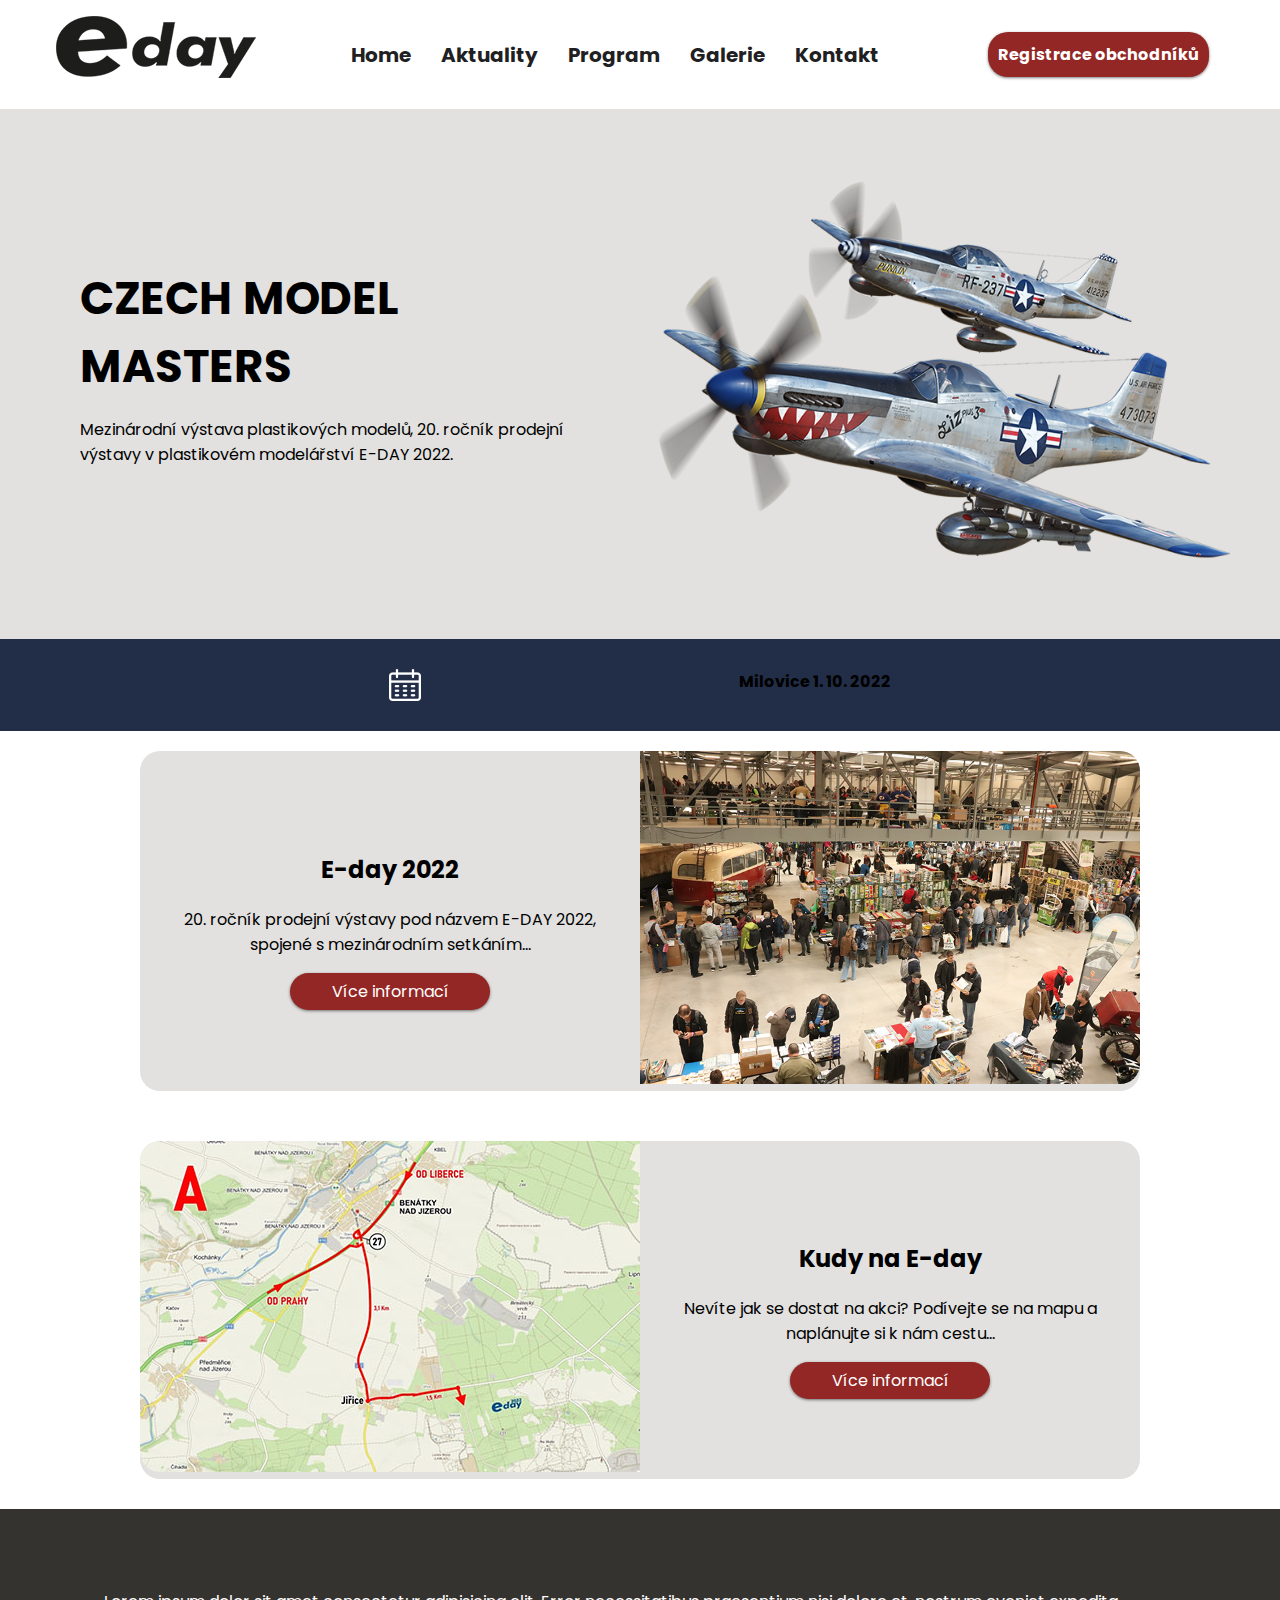
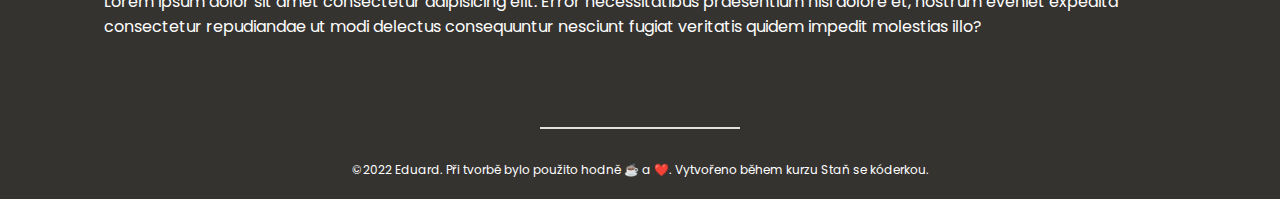
==== index.html @ 5c69e718 "mobile_first+SAS3" ====
<!DOCTYPE html>
<html lang="cs">
<head>
    <meta charset="UTF-8">
    <meta http-equiv="X-UA-Compatible" content="IE=edge">
    <meta name="viewport" content="width=device-width, initial-scale=1.0">
    <link rel="stylesheet" href="scss/style.css">
    <link rel="preconnect" href="https://fonts.googleapis.com">
    <link rel="preconnect" href="https://fonts.gstatic.com" crossorigin>
    <link href="https://fonts.googleapis.com/css2?family=Montserrat:wght@400;600&family=Poppins:wght@300;400&display=swap" rel="stylesheet">    
    <meta name="viewport"  content="width=device-width, initial-scale=1">
    <title>E-day výstava plastikových modelů</title>
</head>
<body>

    <header>    
        <div class="navbar">
            <div class="container">
                <a class="logo" href="index.html"><img src="images/logo3.png"></a>

                <ul class="primary-nav">
                    <li class="current"><a href="index.html">Home</a></li>
                    <li><a href="/aktuality.html">Aktuality</a></li>
                    <li><a href="/program.html">Program</a></li>
                    <li><a href="/galerie.html">Galerie</a></li>
                    <li><a href="/kontakt.html">Kontakt</a></li>                
                </ul>

                <ul class="second-nav">              
                    <li class="cta"><a href="/registrace.html">Registrace obchodníků</a></li>
                </ul>

            </div>
        </div>
    </header>

    <main>
        <section class="hero">
            <div class="hero-container">

                    <div class="hero-right">
                        <img class="mustang" src="images/mustang333.png" alt="Mustang">                 
                     </div>    

                     <div class="hero-left">
                        <h1>CZECH MODEL MASTERS</h1>
                        <p> Mezinárodní výstava plastikových modelů, 20. ročník prodejní výstavy v plastikovém modelářství E-DAY 2022. </p>
                    </div>  

            </div>
        </section>

        <section>
            <div class="buttons">
                <div class="section-buttons">
                    <img class="date" src="images/calendar.png" alt="date"> <strong>Milovice  1. 10. 2022</strong>
                </div>
            </div>
        </section>

        <section class="features-section">
            <div class="features-container">

                <div class="hero-right">
                    <img class="features-foto" src="images/section.jpg" alt="vystava eday 2022">
                </div>  

                <div class="hero-left">
                    <h2>E-day 2022</h2>
                    <p> 20. ročník prodejní výstavy pod názvem E-DAY 2022, spojené s mezinárodním setkáním...</p>
                        <div class="feature-section-cta"> <a href="informace.html">
                            Více informací</a>
                        </div>
                </div>       
             

            </div>
        </section>

        <section class="features-section2">
            <div class="features-section2-container">

                <div class="section2-photo">
                    <img class="photo2" src="images/cesta.jpg" alt="mapa kudy na e-day">                 
                </div>  
                
                <div class="features-section-left2">
                    <h2>Kudy na E-day</h2>
                    <p> Nevíte jak se dostat na akci? Podívejte se na mapu a naplánujte si k nám cestu... </p>
                    
                    <div class="hero-button"><a href="kudynaeday.html">
                            Více informací </a>
                    </div>

                </div>   

            </div>
        </section>
    </main>

    <footer> 
        <div class="footer-container">

            <p>Lorem ipsum dolor sit amet consectetur adipisicing elit. Error necessitatibus praesentium nisi dolore et, nostrum eveniet expedita consectetur repudiandae ut modi delectus consequuntur nesciunt fugiat veritatis quidem impedit molestias illo?</p>
        </div>   
        <hr>     
        <p class="copy"> ©2022 Eduard. Při tvorbě bylo použito hodně ☕ a ❤️. Vytvořeno během kurzu Staň se kóderkou. </p> 
    </footer>
</body>
</html>
---- scss/style.css ----
.content {
  background-color: #e2e1df;
  margin-left: auto;
  margin-right: auto;
  padding: 20px;
  border-radius: 20px;
  max-width: 1200px;
}

.program-page {
  margin: 20px;
}

.zahlavi {
  background-attachment: fixed;
  background-color: #353330;
  color: #FFFFFF;
}

.program {
  max-width: 1200px;
  margin-left: auto;
  margin-right: auto;
  padding: 30px;
}

.content {
  background-color: #e2e1df;
  margin-left: auto;
  margin-right: auto;
  padding: 20px;
  border-radius: 20px;
  max-width: 1200px;
}

.program-page {
  margin: 20px;
}

.zahlavi-aktuality {
  background-attachment: fixed;
  background-color: #353330;
  color: #FFFFFF;
}

.aktuality {
  max-width: 1200px;
  margin-left: auto;
  margin-right: auto;
  padding: 30px;
}

.zahlavi-galerie {
  background-attachment: fixed;
  background-color: #353330;
  color: #FFFFFF;
}

.aktuality {
  max-width: 1200px;
  margin-left: auto;
  margin-right: auto;
  padding: 30px;
}

.zahlavi-kontakt {
  background-attachment: fixed;
  background-color: #353330;
  color: #FFFFFF;
}

.aktuality {
  max-width: 1200px;
  margin-left: auto;
  margin-right: auto;
  padding: 30px;
}

.zahlavi-registrace {
  background-attachment: fixed;
  background-color: #353330;
  color: #FFFFFF;
}

.aktuality {
  max-width: 1200px;
  margin-left: auto;
  margin-right: auto;
  padding: 30px;
}

*, :after, :before {
  box-sizing: border-box;
}

body {
  font-family: "poppins", sans-serif;
  font-size: 16px;
  margin: 0;
}

h1 {
  font-size: 30px;
  margin: 0;
}

.navbar .container {
  display: flex;
  flex-wrap: wrap;
  justify-content: space-evenly;
  align-items: stretch;
}

.navbar {
  background-color: #FFFFFF;
  font-weight: bold;
  color: #000000;
  margin-left: auto;
  margin-right: auto;
  padding-top: 10px;
}

.primary-nav {
  display: flex;
  justify-content: space-around;
  list-style: none;
  font-size: 15px;
  margin-left: auto;
  margin-right: auto;
}

.primary-nav a {
  text-decoration: none;
  color: #3d4049;
}

.primary-nav li a:hover {
  color: #3d4049;
}

.second-nav a {
  text-decoration: none;
  color: #FFFFFF;
}

.hero-button,
.feature-section-cta,
.cta {
  color: #FFFFFF;
  text-align: center;
  list-style: none;
  background-color: #932725;
  color: #FFFFFF;
  text-align: center;
  text-decoration: none;
  padding: 10px;
  box-shadow: 0 1px 3px rgba(0, 0, 0, 0.5);
  border-radius: 20px 20px 20px 20px;
  max-width: 300px;
}

.cta:hover,
.cta:active,
.cta:focus {
  background-color: #3d4049;
}

li {
  margin-right: 10px;
}

.hero {
  background-color: #e2e1df;
  padding: 10px;
}

.mustang {
  width: 100%;
}

.hero-container {
  margin-left: auto;
  margin-right: auto;
}

.buttons {
  background-color: #222e47;
}

.section-buttons {
  max-width: 1200px;
  margin-left: auto;
  margin-right: auto;
  display: flex;
  padding: 30px;
  justify-content: space-evenly;
  font-size: 14;
  padding-right: 5px;
}

.cta-third,
.cta-first,
.cta-second, a {
  color: #FFFFFF;
  list-style: none;
  text-decoration: none;
}

.features-section {
  border-radius: 10px;
  text-align: center;
  margin-bottom: 10px;
  padding: 20px;
}

.features-container {
  background-color: #e2e1df;
  border-radius: 20px;
  display: flex;
  flex-direction: column;
  align-items: baseline;
  margin-left: auto;
  margin-right: auto;
}

.features-foto {
  border-radius: 20px 20px 0 0;
  max-width: 100%;
}

.hero-left {
  padding: 30px;
  flex: 0 0 50%;
}

.hero-button,
.feature-section-cta {
  color: #FFFFFF;
  text-align: center;
  background-color: #932725;
  border-radius: 20px 20px 20px 20px;
  color: #FFFFFF;
  width: 200px;
  padding: 6px;
  margin-left: auto;
  margin-right: auto;
}

.features-section2 {
  border-radius: 10px;
  text-align: center;
  margin-bottom: 10px;
  padding: 20px;
}

.features-section2-container {
  background-color: #e2e1df;
  border-radius: 20px;
  display: flex;
  flex-direction: column;
  align-items: baseline;
  margin-left: auto;
  margin-right: auto;
}

.features-section-left2 {
  padding: 30px;
  flex: 0 0 50%;
}

.photo2 {
  border-radius: 20px 20px 0 0;
  max-width: 100%;
}

footer {
  background-color: #353330;
  color: #FFFFFF;
}

.footer-container {
  max-width: 1200px;
  margin-left: auto;
  margin-right: auto;
  padding: 5%;
}

hr {
  border: 1px solid #e2e1df;
  width: 200px;
  text-align: center;
}

.copy {
  text-align: center;
  padding: 20px;
}

@media screen and (min-width: 540px) {
  H1 {
    font-size: 45px;
    margin: 0;
  }
  li {
    margin-right: 15px;
  }
  .navbar {
    background-color: white;
    max-width: 1200px;
    padding: 1em;
    font-weight: bold;
    color: black;
    margin-left: auto;
    margin-right: auto;
  }
  .navbar .container {
    display: flex;
    justify-content: space-between;
  }
  .primary-nav {
    display: flex;
    justify-content: space-between;
    align-items: center;
    list-style: none;
    gap: 15px;
    font-size: 20px;
  }
  .primary-nav a {
    text-decoration: none;
    color: #202022;
  }
  .second-nav a {
    text-decoration: none;
    color: white;
  }
  .hero {
    background-color: #e2e1df;
    padding: 50px;
  }
  .hero-container {
    flex-direction: row-reverse;
    max-width: 1200px;
    margin-left: auto;
    margin-right: auto;
    display: flex;
    justify-content: space-evenly;
    align-items: center;
  }
  .buttons {
    background-color: #222e47;
  }
  .section-buttons {
    max-width: 1200px;
    margin-left: auto;
    margin-right: auto;
    padding: 30px;
  }
  .features-container {
    background-color: #e2e1df;
    max-width: 1000px;
    margin-left: auto;
    margin-right: auto;
    display: flex;
    justify-content: space-evenly;
    align-items: center;
    flex-direction: row-reverse;
  }
  .features-foto {
    border-radius: 0 20px 20px 0;
  }
  .section2-photo {
    flex: 0 0 50%;
  }
  .features-section2-container {
    background-color: #e2e1df;
    border-radius: 20px;
    max-width: 1000px;
    margin-left: auto;
    margin-right: auto;
    display: flex;
    justify-content: space-evenly;
    align-items: center;
    flex-direction: row;
  }
  .photo2 {
    border-radius: 20px 0 0 20px;
    max-width: 100%;
  }
  footer {
    background-color: #353330;
    color: white;
  }
  .footer-container {
    max-width: 1200px;
    margin-left: auto;
    margin-right: auto;
    padding: 5%;
  }
  hr {
    border: 1px solid #e2e1df;
    width: 200px;
    text-align: center;
  }
  .copy {
    text-align: center;
    padding: 20px;
    font-size: 12px;
  }
}/*# sourceMappingURL=style.css.map */
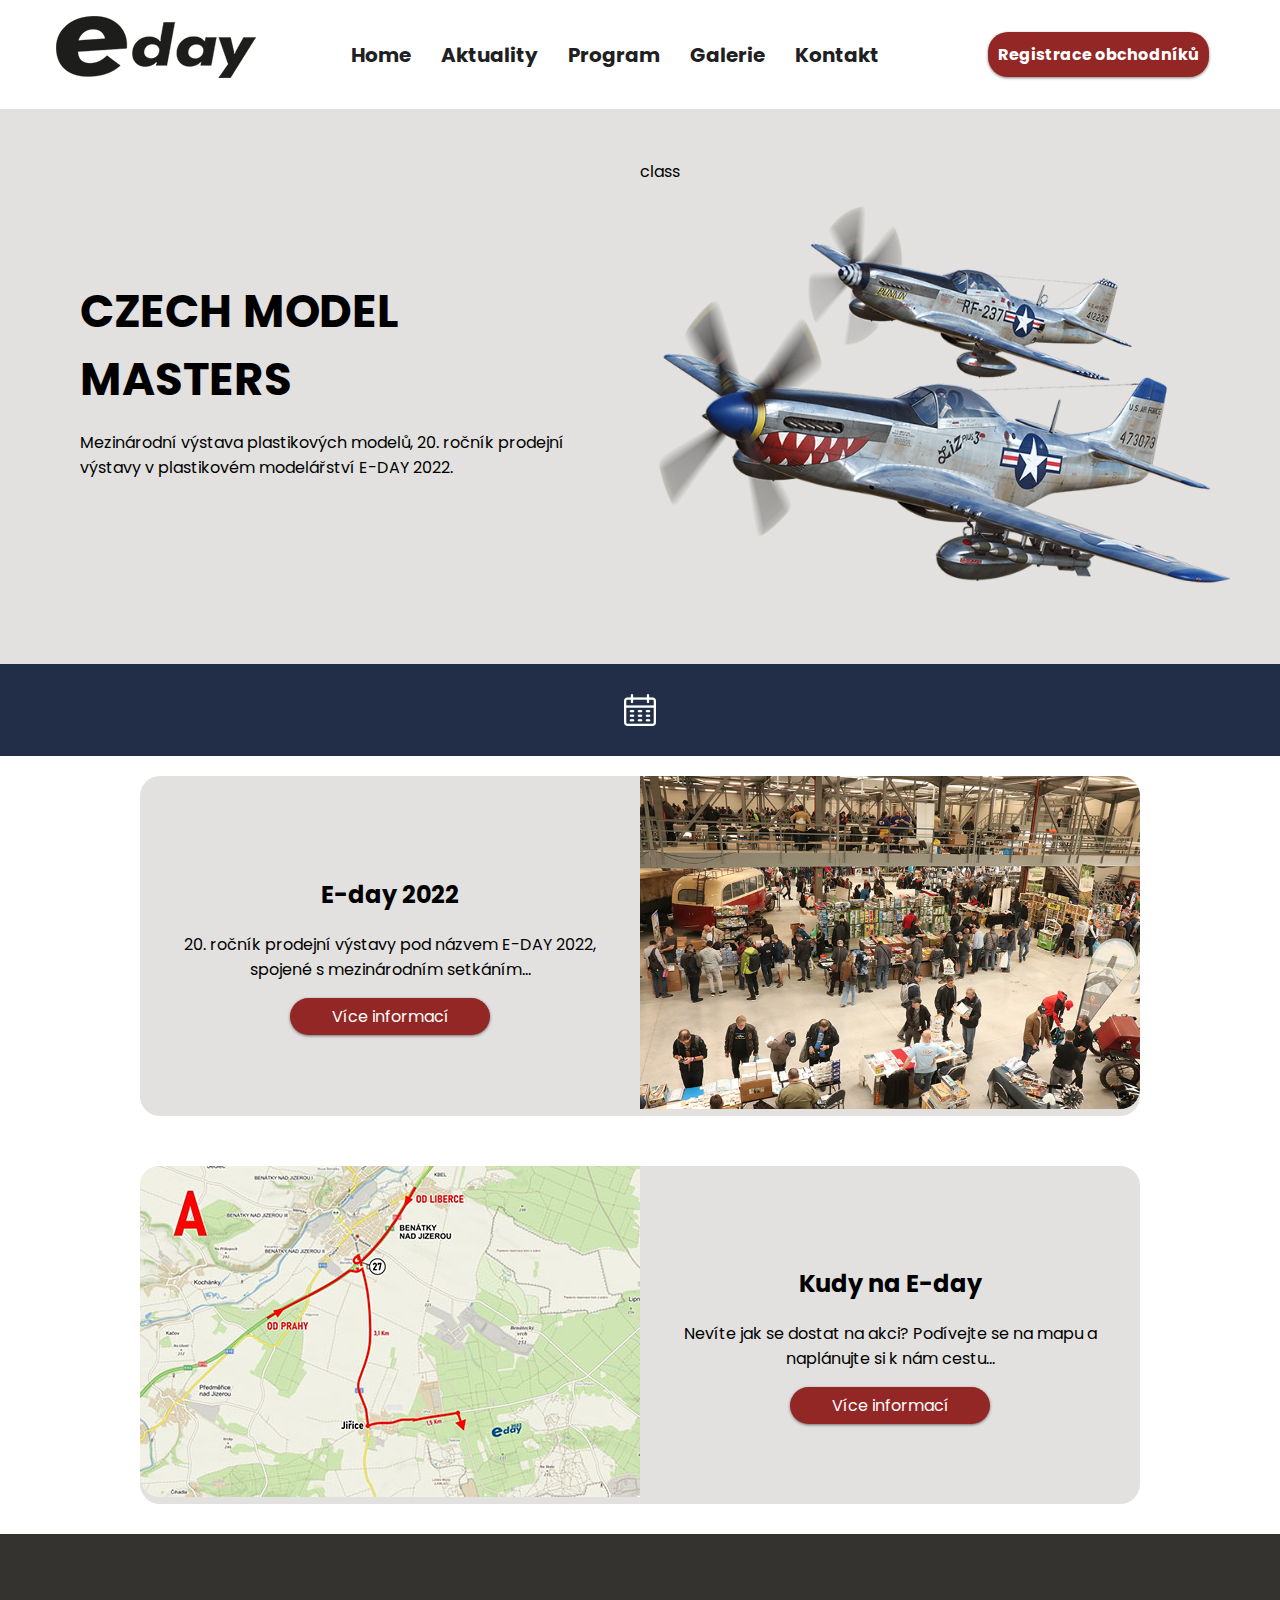
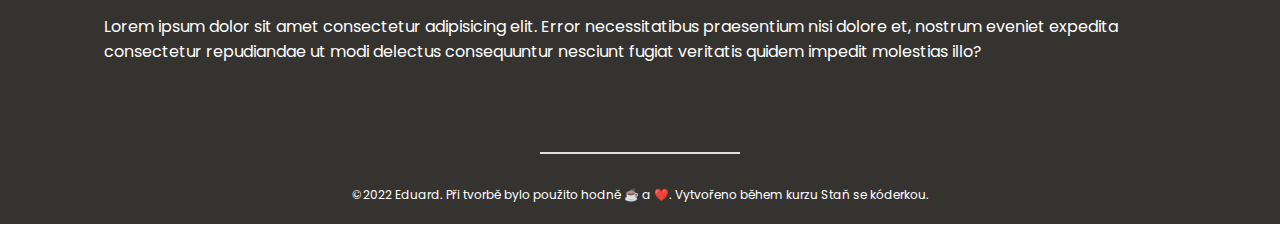
==== commit 50c4f768: "mobile_first+SAS5" ====
--- a/index.html
+++ b/index.html
@@ -20,14 +20,14 @@
 
                 <ul class="primary-nav">
                     <li class="current"><a href="index.html">Home</a></li>
-                    <li><a href="/aktuality.html">Aktuality</a></li>
-                    <li><a href="/program.html">Program</a></li>
-                    <li><a href="/galerie.html">Galerie</a></li>
-                    <li><a href="/kontakt.html">Kontakt</a></li>                
+                    <li><a href="aktuality.html">Aktuality</a></li>
+                    <li><a href="program.html">Program</a></li>
+                    <li><a href="galerie.html">Galerie</a></li>
+                    <li><a href="kontakt.html">Kontakt</a></li>                
                 </ul>
 
                 <ul class="second-nav">              
-                    <li class="cta"><a href="/registrace.html">Registrace obchodníků</a></li>
+                    <li class="cta"><a href="registrace.html">Registrace obchodníků</a></li>
                 </ul>
 
             </div>
@@ -38,7 +38,7 @@
         <section class="hero">
             <div class="hero-container">
 
-                    <div class="hero-right">
+                    <div class="hero-right">class
                         <img class="mustang" src="images/mustang333.png" alt="Mustang">                 
                      </div>    
 
@@ -53,7 +53,7 @@
         <section>
             <div class="buttons">
                 <div class="section-buttons">
-                    <img class="date" src="images/calendar.png" alt="date"> <strong>Milovice  1. 10. 2022</strong>
+                    <img class="date" src="images/calendar.png" alt="date">
                 </div>
             </div>
         </section>
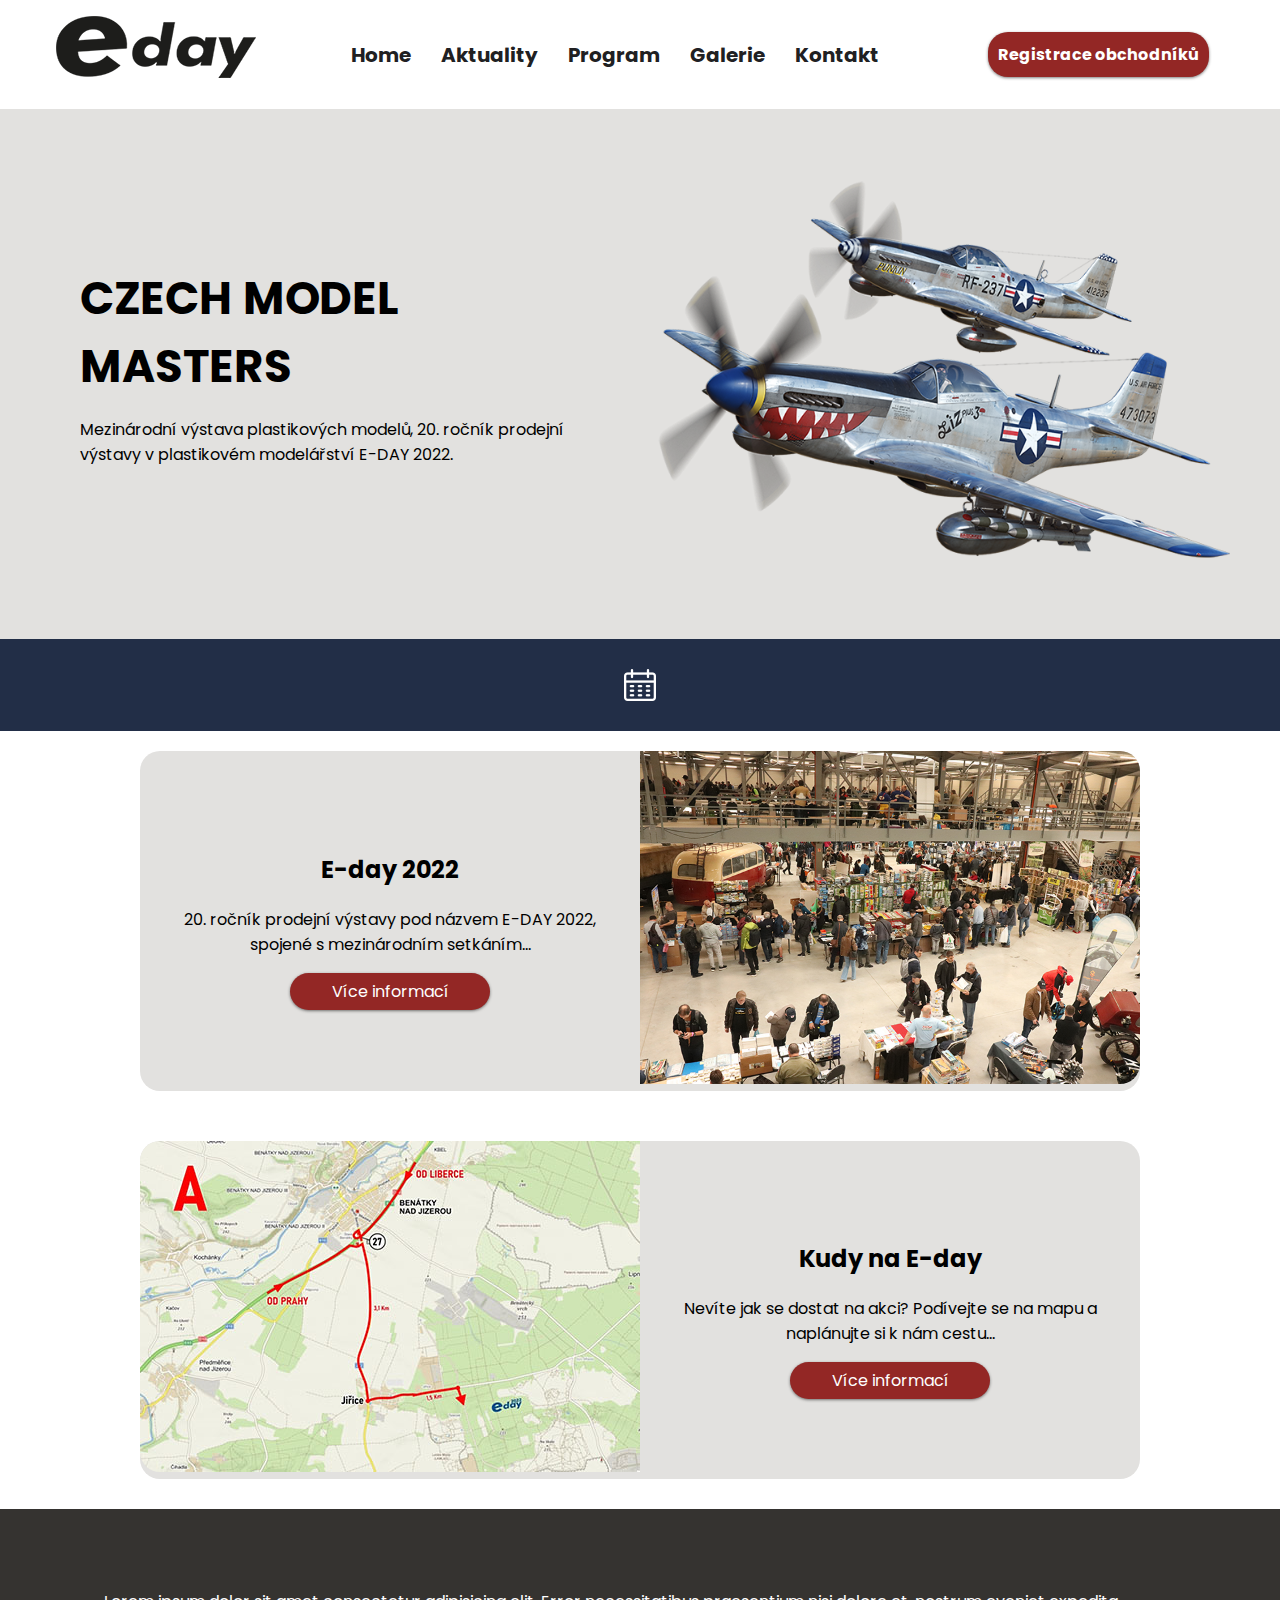
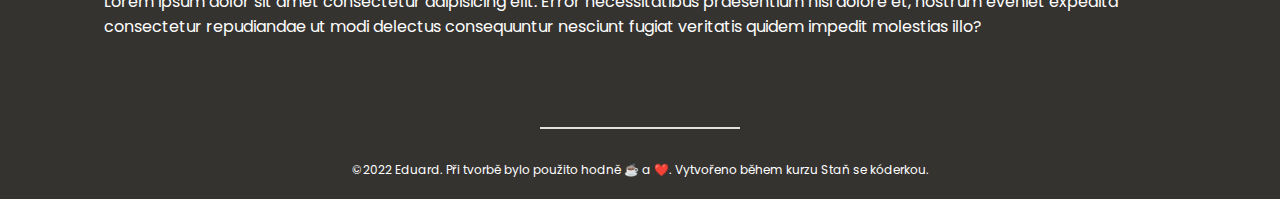
==== commit d07db98c: "mobile_first+SAS5" ====
--- a/index.html
+++ b/index.html
@@ -38,7 +38,7 @@
         <section class="hero">
             <div class="hero-container">
 
-                    <div class="hero-right">class
+                    <div class="hero-right">
                         <img class="mustang" src="images/mustang333.png" alt="Mustang">                 
                      </div>    
 
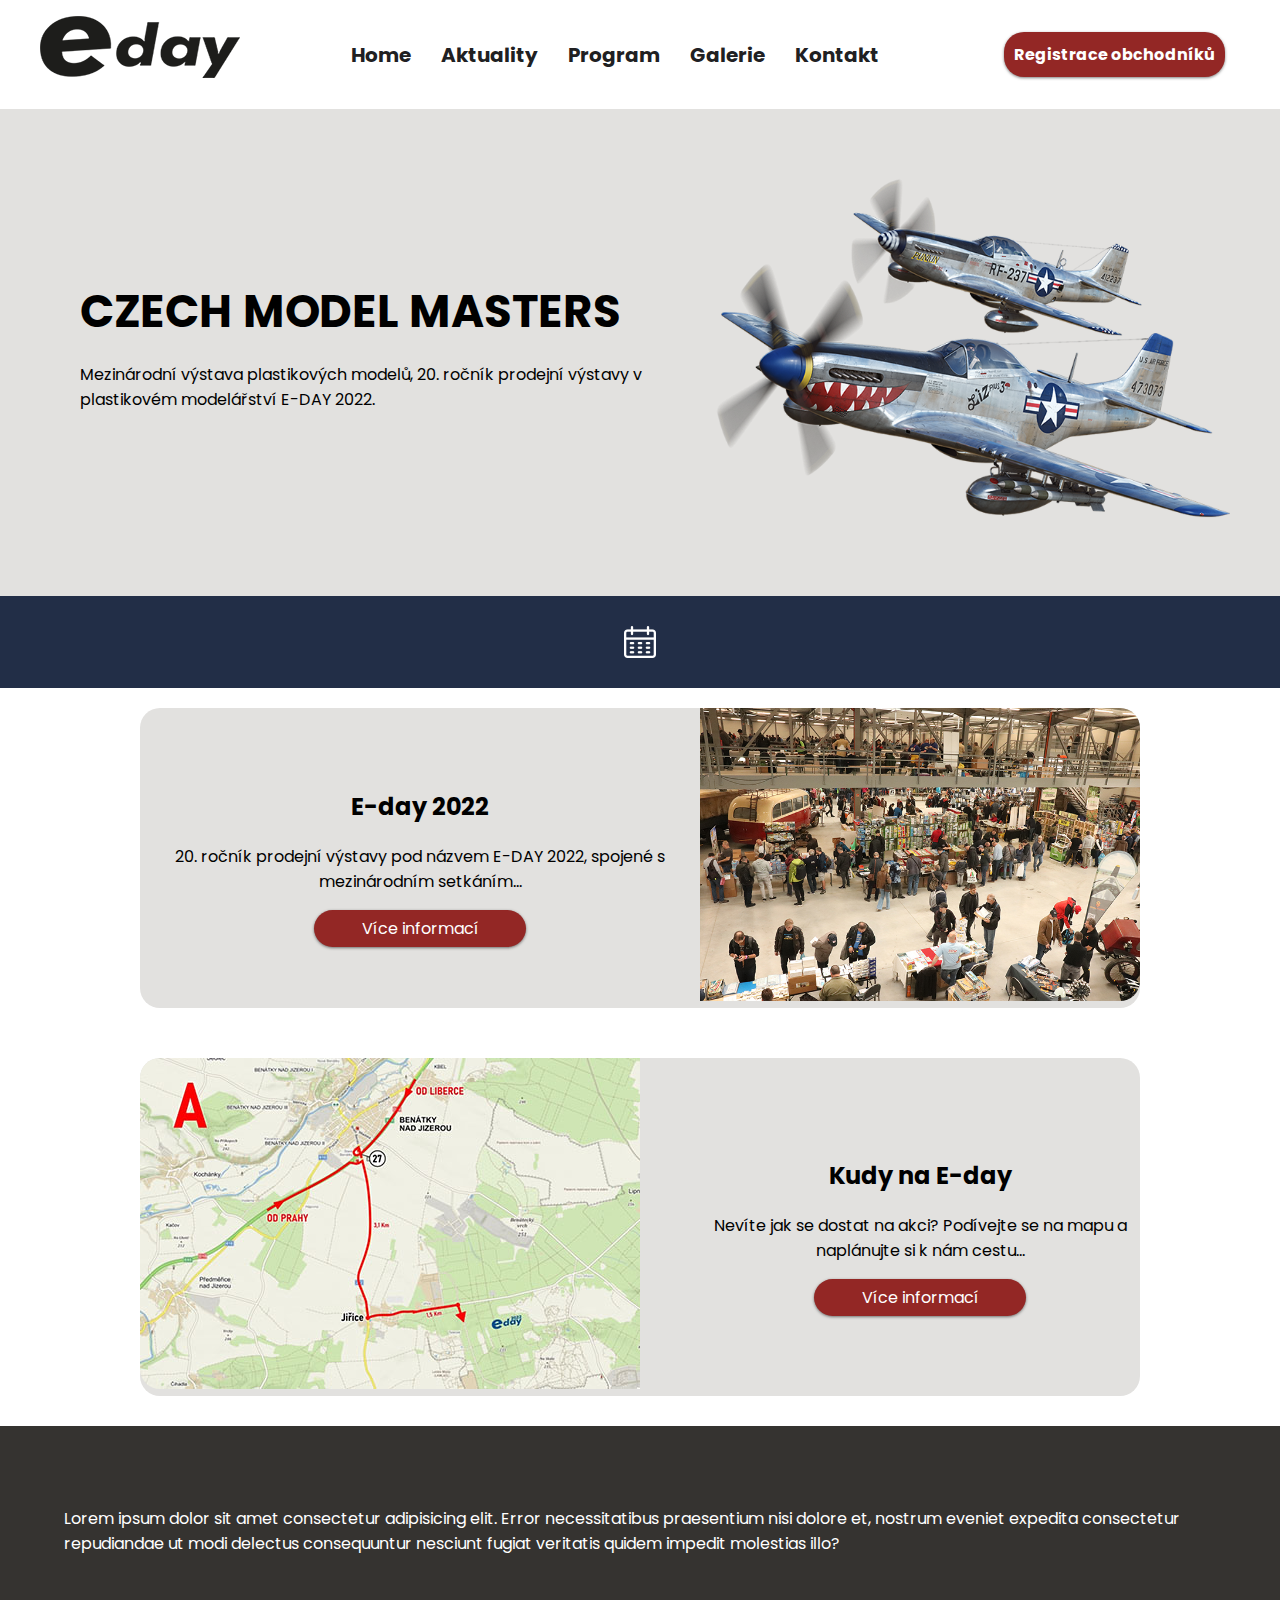
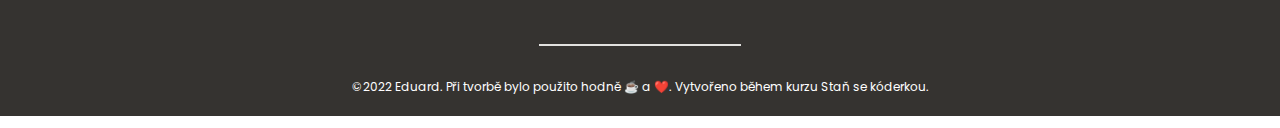
==== commit 1a298b7d: "mobile_first+SAS7" ====
--- a/index.html
+++ b/index.html
@@ -7,7 +7,7 @@
     <link rel="stylesheet" href="scss/style.css">
     <link rel="preconnect" href="https://fonts.googleapis.com">
     <link rel="preconnect" href="https://fonts.gstatic.com" crossorigin>
-    <link href="https://fonts.googleapis.com/css2?family=Montserrat:wght@400;600&family=Poppins:wght@300;400&display=swap" rel="stylesheet">    
+    <link href="https://fonts.googleapis.com/css2?family=Montserrat:wght@400;600&family=Poppins:wght@300;400&display=swap" rel="stylesheet">
     <meta name="viewport"  content="width=device-width, initial-scale=1">
     <title>E-day výstava plastikových modelů</title>
 </head>
@@ -68,7 +68,7 @@
                 <div class="hero-left">
                     <h2>E-day 2022</h2>
                     <p> 20. ročník prodejní výstavy pod názvem E-DAY 2022, spojené s mezinárodním setkáním...</p>
-                        <div class="feature-section-cta"> <a href="informace.html">
+                        <div class="feature-section-cta"> <a href="#">
                             Více informací</a>
                         </div>
                 </div>       
@@ -88,7 +88,7 @@
                     <h2>Kudy na E-day</h2>
                     <p> Nevíte jak se dostat na akci? Podívejte se na mapu a naplánujte si k nám cestu... </p>
                     
-                    <div class="hero-button"><a href="kudynaeday.html">
+                    <div class="hero-button"><a href="#">
                             Více informací </a>
                     </div>
 
--- a/scss/style.css
+++ b/scss/style.css
@@ -63,6 +63,25 @@
   padding: 30px;
 }
 
+.gallery2 {
+  background-color: #e2e1df;
+  margin-left: auto;
+  margin-right: auto;
+  padding: 20px;
+  border-radius: 20px;
+  max-width: 1200px;
+}
+
+.name-text2 {
+  max-width: 1200px;
+  margin-left: auto;
+  margin-right: auto;
+}
+
+.container-gallery2 {
+  margin: 20px;
+}
+
 .zahlavi-kontakt {
   background-attachment: fixed;
   background-color: #353330;
@@ -76,6 +95,19 @@
   padding: 30px;
 }
 
+.content-contact {
+  margin: 30px;
+}
+
+.content-kontakt {
+  max-width: 1200px;
+  margin-left: auto;
+  margin-right: auto;
+  background-color: #e2e1df;
+  border-radius: 20px;
+  padding: 20px;
+}
+
 .zahlavi-registrace {
   background-attachment: fixed;
   background-color: #353330;
@@ -89,7 +121,8 @@
   padding: 30px;
 }
 
-*, :after, :before {
+------------------------------------- *,
+:after, :before {
   box-sizing: border-box;
 }
 
@@ -196,6 +229,7 @@
   justify-content: space-evenly;
   font-size: 14;
   padding-right: 5px;
+  color: #FFFFFF;
 }
 
 .cta-third,
@@ -378,7 +412,6 @@
     margin-left: auto;
     margin-right: auto;
     display: flex;
-    justify-content: space-evenly;
     align-items: center;
     flex-direction: row;
   }
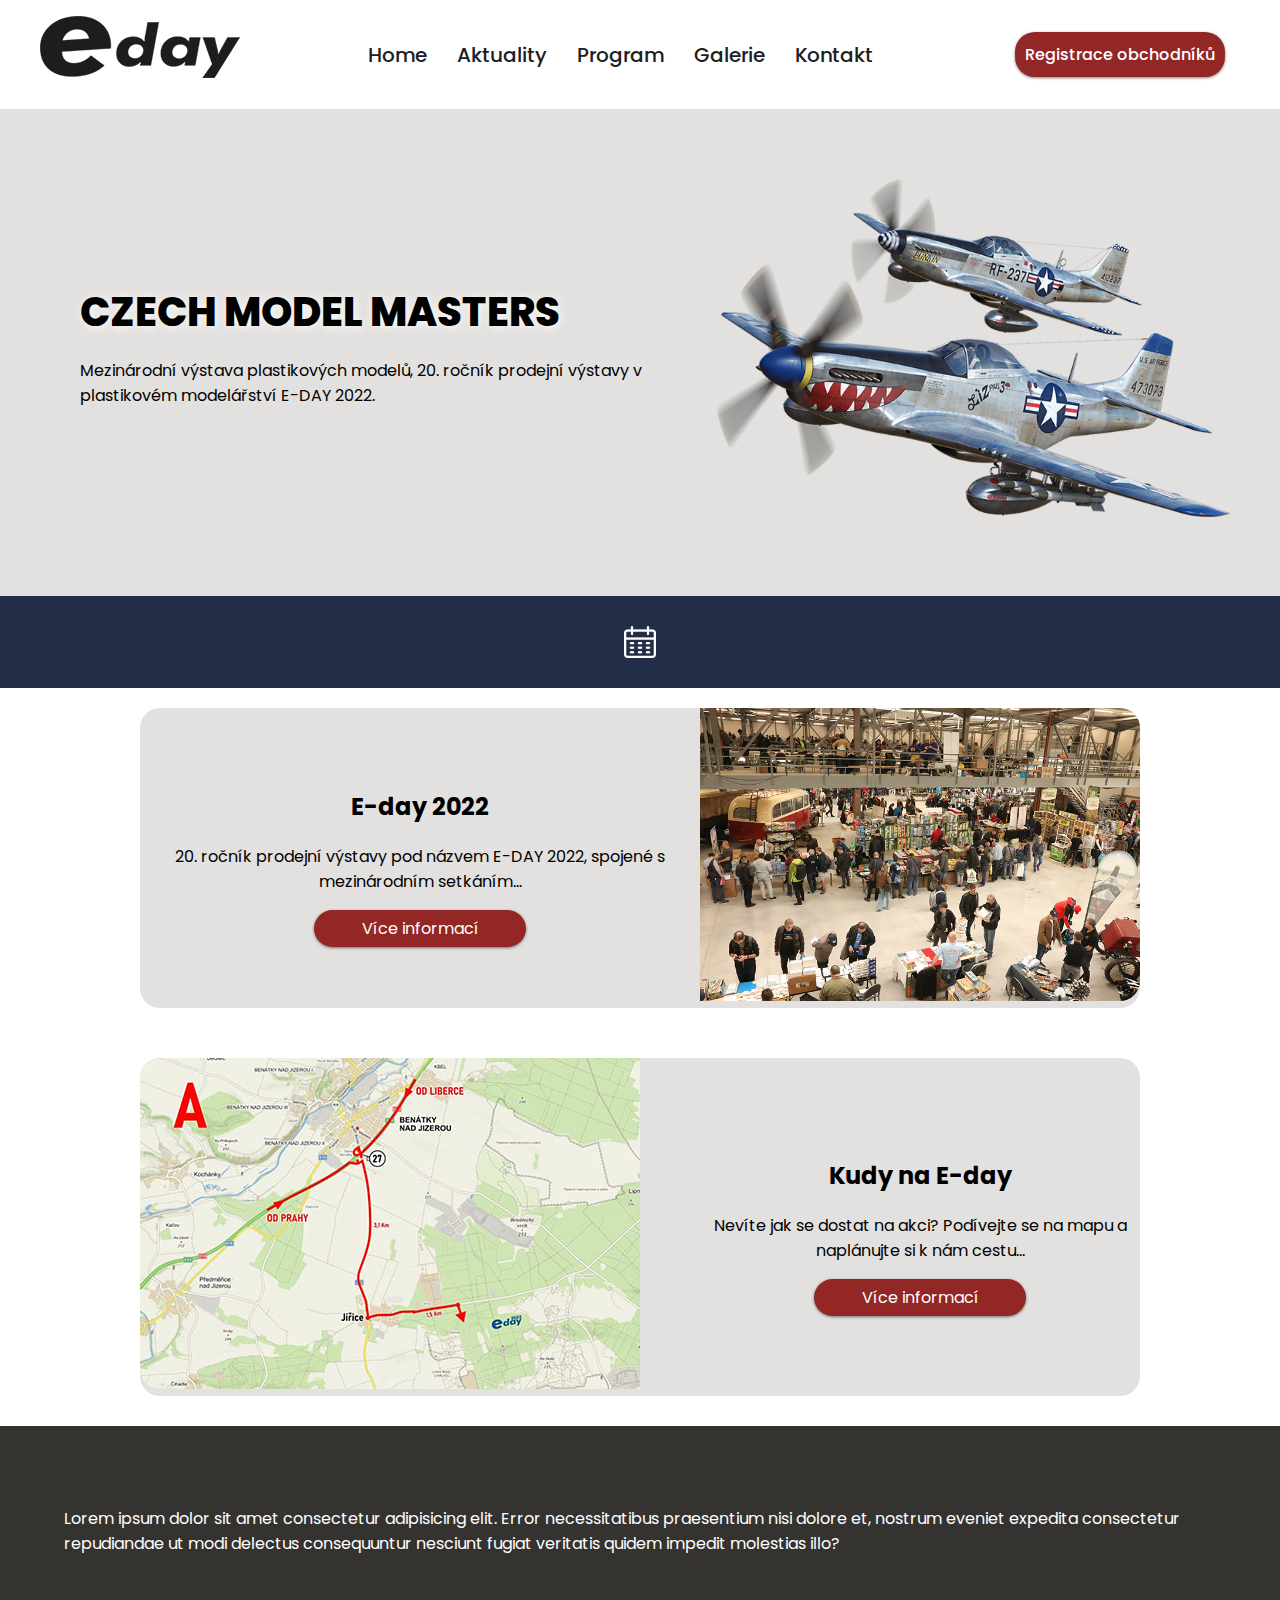
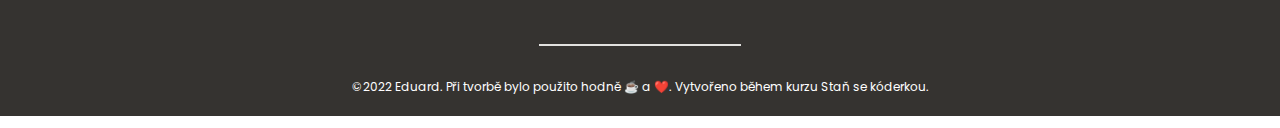
==== commit 9c7eb1b3: "mobile_first+SAS8" ====
--- a/index.html
+++ b/index.html
@@ -4,11 +4,11 @@
     <meta charset="UTF-8">
     <meta http-equiv="X-UA-Compatible" content="IE=edge">
     <meta name="viewport" content="width=device-width, initial-scale=1.0">
-    <link rel="stylesheet" href="scss/style.css">
+    <link rel="stylesheet" href="scss/style.css">    
+    <meta name="viewport"  content="width=device-width, initial-scale=1">
     <link rel="preconnect" href="https://fonts.googleapis.com">
     <link rel="preconnect" href="https://fonts.gstatic.com" crossorigin>
-    <link href="https://fonts.googleapis.com/css2?family=Montserrat:wght@400;600&family=Poppins:wght@300;400&display=swap" rel="stylesheet">
-    <meta name="viewport"  content="width=device-width, initial-scale=1">
+    <link href="https://fonts.googleapis.com/css2?family=Poppins:wght@300;400;800;900&display=swap" rel="stylesheet">
     <title>E-day výstava plastikových modelů</title>
 </head>
 <body>
@@ -43,7 +43,7 @@
                      </div>    
 
                      <div class="hero-left">
-                        <h1>CZECH MODEL MASTERS</h1>
+                        <h1 class="models">CZECH MODEL MASTERS</h1>
                         <p> Mezinárodní výstava plastikových modelů, 20. ročník prodejní výstavy v plastikovém modelářství E-DAY 2022. </p>
                     </div>  
 
--- a/scss/style.css
+++ b/scss/style.css
@@ -106,6 +106,16 @@
   background-color: #e2e1df;
   border-radius: 20px;
   padding: 20px;
+}
+
+label, textarea {
+  display: block;
+  margin-top: 10px;
+}
+
+.form {
+  padding-top: 20px;
+  max-width: 400px;
 }
 
 .zahlavi-registrace {
@@ -135,6 +145,12 @@
 h1 {
   font-size: 30px;
   margin: 0;
+}
+
+.models {
+  font-weight: 800;
+  font-size: 40px;
+  text-shadow: 1px 1px 10px #ffffff;
 }
 
 .navbar .container {
@@ -142,6 +158,7 @@
   flex-wrap: wrap;
   justify-content: space-evenly;
   align-items: stretch;
+  font-weight: 500;
 }
 
 .navbar {
@@ -245,6 +262,7 @@
   text-align: center;
   margin-bottom: 10px;
   padding: 20px;
+  flex: 0 0 50%;
 }
 
 .features-container {
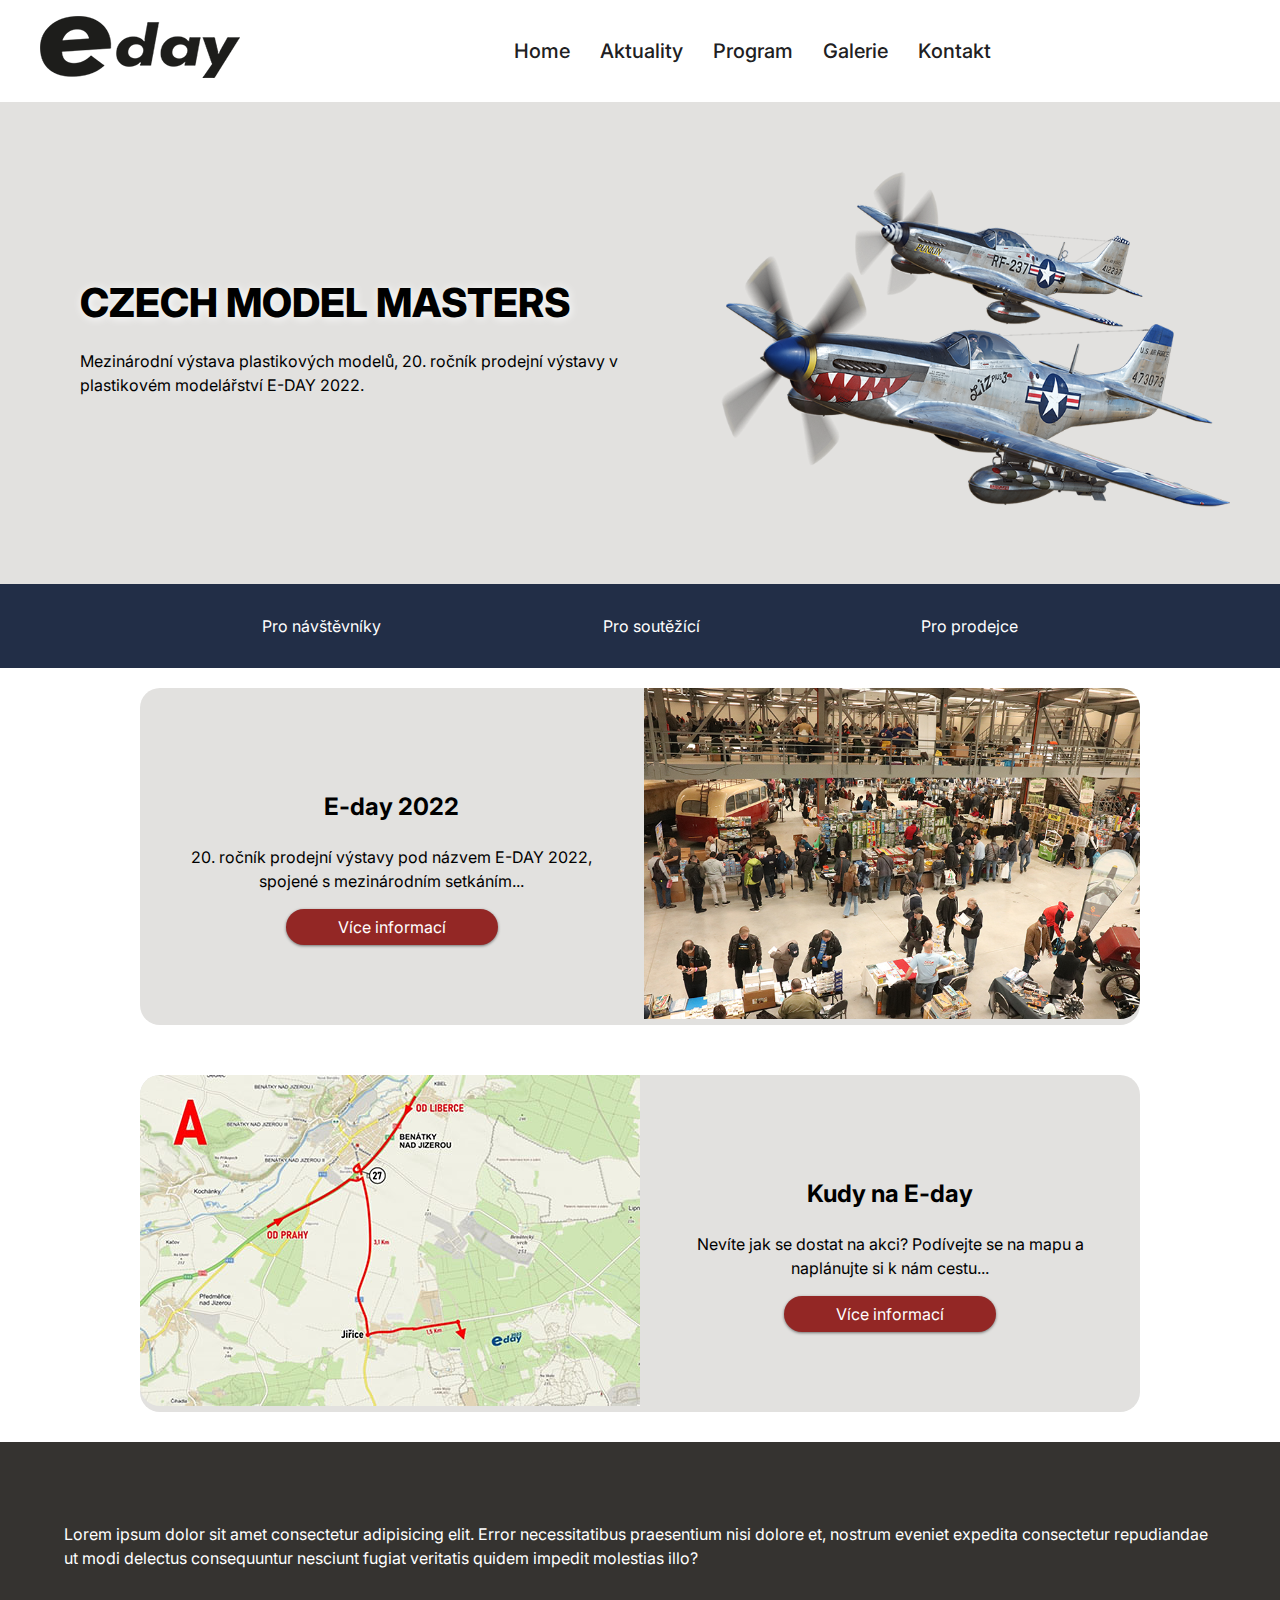
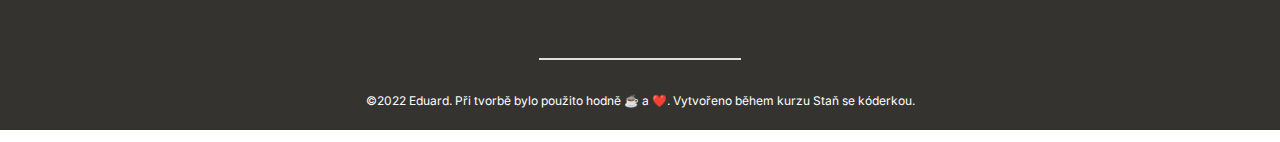
==== commit 976bb378: "mobile_first+SAS10" ====
--- a/index.html
+++ b/index.html
@@ -8,7 +8,13 @@
     <meta name="viewport"  content="width=device-width, initial-scale=1">
     <link rel="preconnect" href="https://fonts.googleapis.com">
     <link rel="preconnect" href="https://fonts.gstatic.com" crossorigin>
-    <link href="https://fonts.googleapis.com/css2?family=Poppins:wght@300;400;800;900&display=swap" rel="stylesheet">
+    <link href="https://fonts.googleapis.com/css2?family=Inter:wght@300;400;600;700;800&display=swap" rel="stylesheet">
+    <link rel="apple-touch-icon" sizes="180x180" href="/apple-touch-icon.png">
+    <link rel="icon" type="image/png" sizes="32x32" href="/favicon-32x32.png">
+    <link rel="icon" type="image/png" sizes="16x16" href="/favicon-16x16.png">
+        
+    
+    
     <title>E-day výstava plastikových modelů</title>
 </head>
 <body>
@@ -53,7 +59,9 @@
         <section>
             <div class="buttons">
                 <div class="section-buttons">
-                    <img class="date" src="images/calendar.png" alt="date">
+                    <div class="cta-first"><a href="#">Pro návštěvníky</a></div>
+                    <div class="cta-second"><a href="#">Pro soutěžící</a></div>
+                    <div class="cta-third"><a href="#">Pro prodejce</a></div>
                 </div>
             </div>
         </section>
--- a/scss/style.css
+++ b/scss/style.css
@@ -15,6 +15,7 @@
   background-attachment: fixed;
   background-color: #353330;
   color: #FFFFFF;
+  text-align: center;
 }
 
 .program {
@@ -41,6 +42,7 @@
   background-attachment: fixed;
   background-color: #353330;
   color: #FFFFFF;
+  text-align: center;
 }
 
 .aktuality {
@@ -54,6 +56,7 @@
   background-attachment: fixed;
   background-color: #353330;
   color: #FFFFFF;
+  text-align: center;
 }
 
 .aktuality {
@@ -76,16 +79,22 @@
   max-width: 1200px;
   margin-left: auto;
   margin-right: auto;
+  padding: 20px;
 }
 
 .container-gallery2 {
   margin: 20px;
 }
 
+.container-gallery2 img {
+  width: 100%;
+}
+
 .zahlavi-kontakt {
   background-attachment: fixed;
   background-color: #353330;
   color: #FFFFFF;
+  text-align: center;
 }
 
 .aktuality {
@@ -113,15 +122,43 @@
   margin-top: 10px;
 }
 
+form {
+  width: 100%;
+  max-width: 90%;
+  margin-left: auto;
+  margin-right: auto;
+}
+
 .form {
-  padding-top: 20px;
-  max-width: 400px;
+  text-align: center;
+}
+
+.form-field input, textarea {
+  width: 100%;
+  border: black;
+  border-radius: 4px;
+  font-size: 16px;
+  padding: 10px;
+}
+
+.button {
+  padding: 10px 20px;
+  border: 0;
+  margin-top: 20px;
+  border-radius: 4px;
+  background-color: #932725;
+  color: #FFFFFF;
+}
+
+.button:hover {
+  background-color: #3d4049;
 }
 
 .zahlavi-registrace {
   background-attachment: fixed;
   background-color: #353330;
   color: #FFFFFF;
+  text-align: center;
 }
 
 .aktuality {
@@ -137,9 +174,10 @@
 }
 
 body {
-  font-family: "poppins", sans-serif;
+  font-family: "Inter", sans-serif;
   font-size: 16px;
   margin: 0;
+  line-height: 1.5;
 }
 
 h1 {
@@ -220,8 +258,7 @@
 }
 
 .hero {
-  background-color: #e2e1df;
-  padding: 10px;
+  background-image: url(images/bckhero.jpg);
 }
 
 .mustang {
@@ -233,8 +270,9 @@
   margin-right: auto;
 }
 
-.buttons {
-  background-color: #222e47;
+.section-text {
+  color: #FFFFFF;
+  margin: 0;
 }
 
 .section-buttons {
@@ -242,10 +280,7 @@
   margin-left: auto;
   margin-right: auto;
   display: flex;
-  padding: 30px;
   justify-content: space-evenly;
-  font-size: 14;
-  padding-right: 5px;
   color: #FFFFFF;
 }
 
@@ -280,9 +315,9 @@
   max-width: 100%;
 }
 
-.hero-left {
-  padding: 30px;
-  flex: 0 0 50%;
+.hero-left,
+.features-section-left2 {
+  padding: 30px;
 }
 
 .hero-button,
@@ -310,13 +345,12 @@
   border-radius: 20px;
   display: flex;
   flex-direction: column;
-  align-items: baseline;
-  margin-left: auto;
-  margin-right: auto;
-}
-
-.features-section-left2 {
-  padding: 30px;
+  margin-left: auto;
+  margin-right: auto;
+  align-content: stretch;
+}
+
+.section2-photo {
   flex: 0 0 50%;
 }
 
@@ -457,4 +491,7 @@
     padding: 20px;
     font-size: 12px;
   }
+  .second-nav {
+    display: none;
+  }
 }/*# sourceMappingURL=style.css.map */